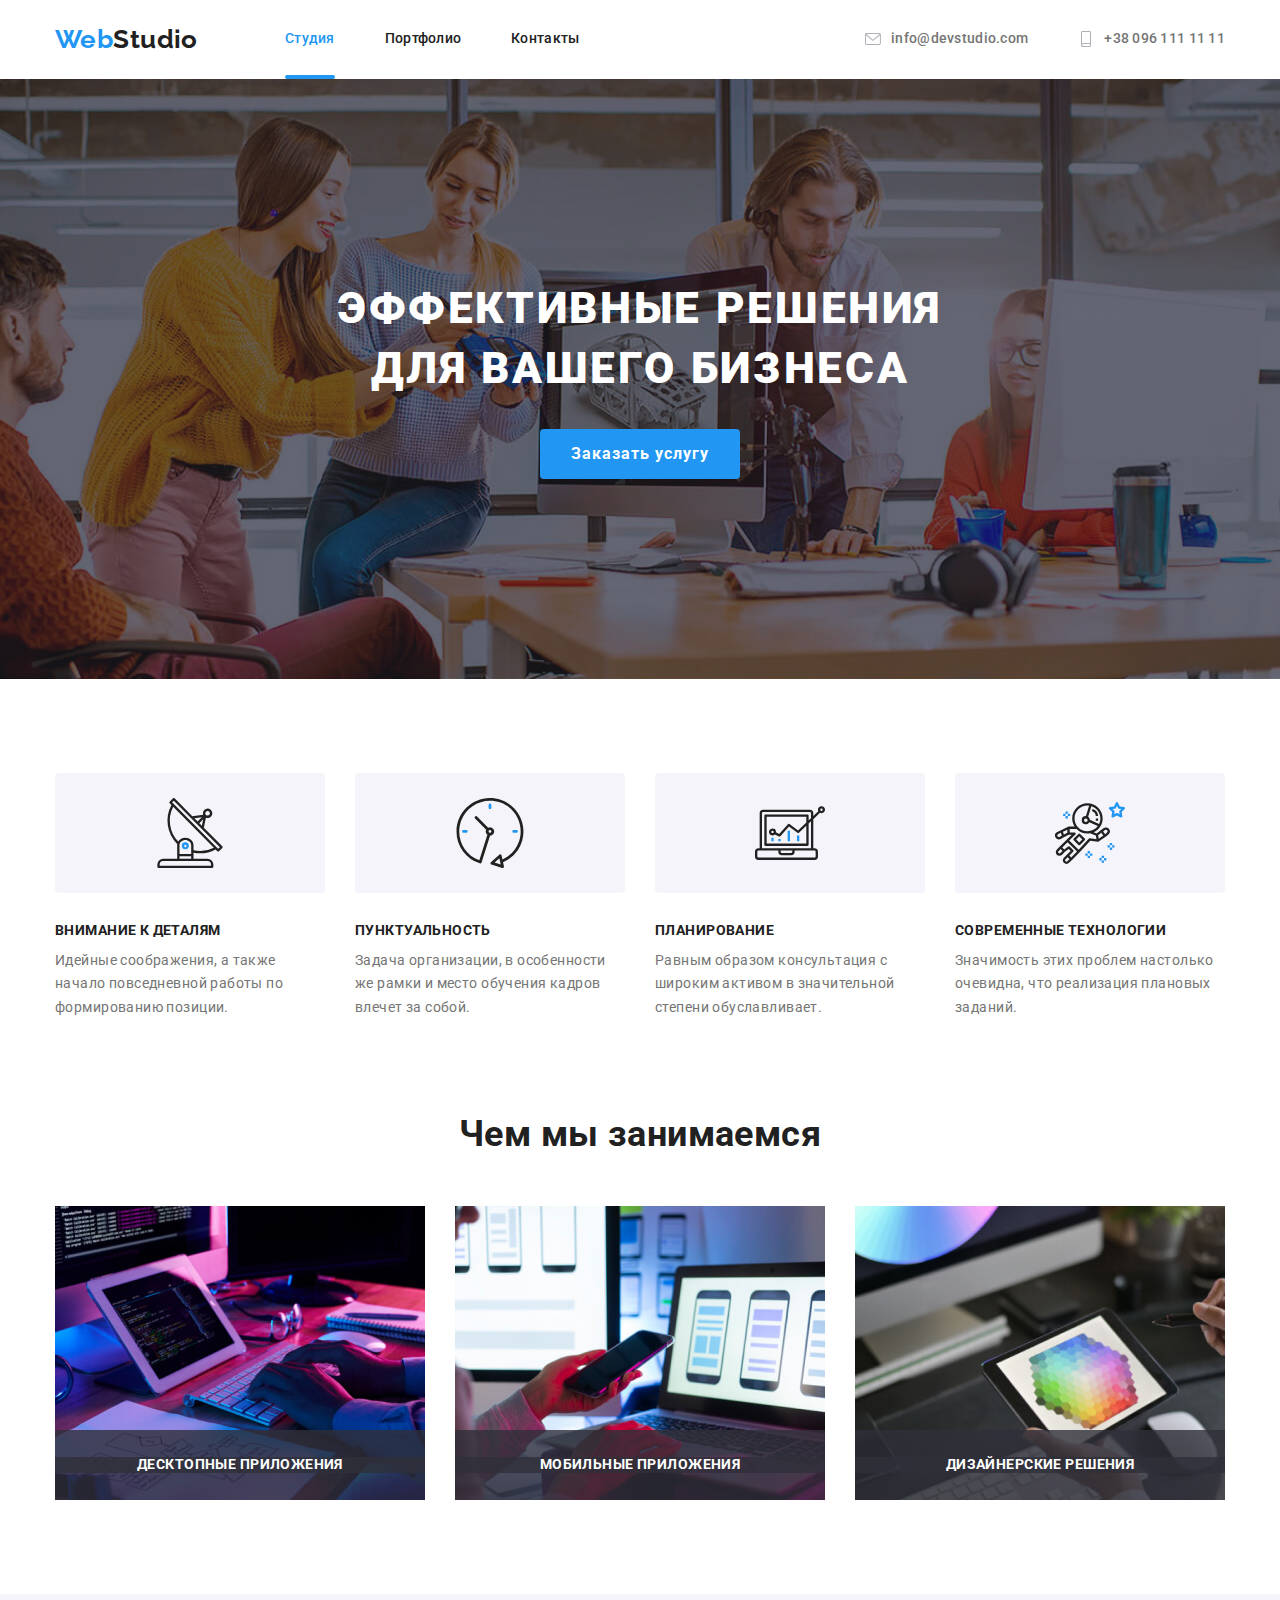
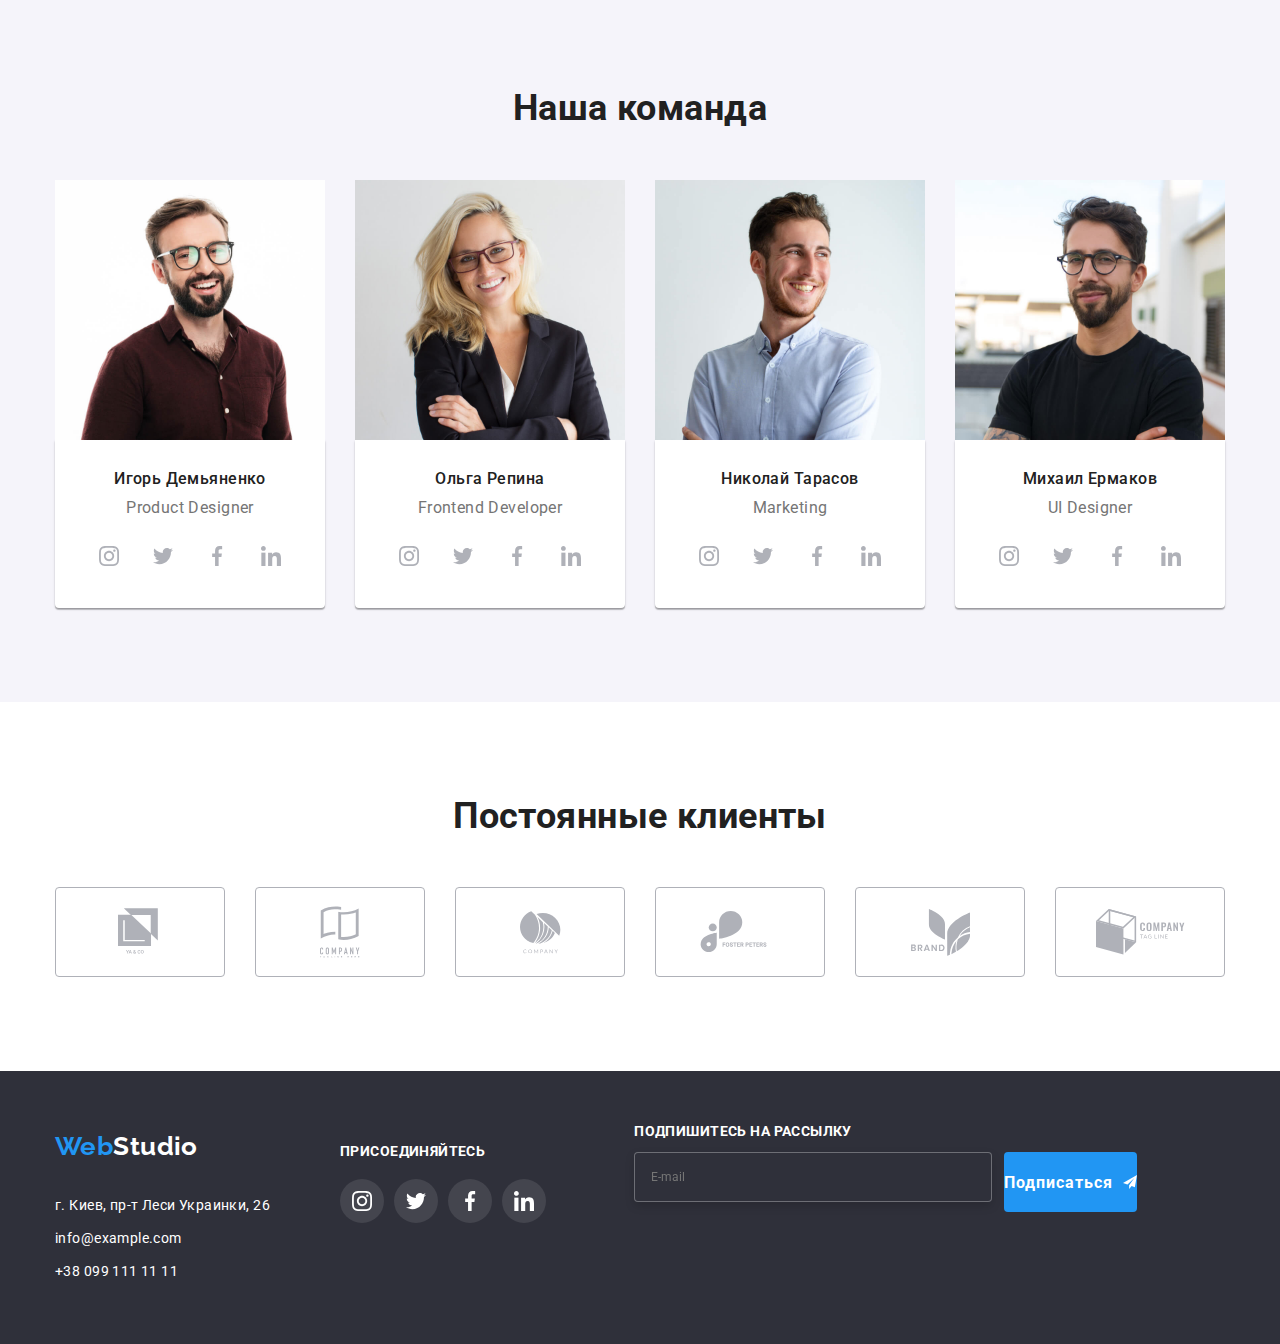
==== index.html @ be0b2496 "перенесення файлів з ДЗ№5 / transfer of files from DZ№5" ====
<!DOCTYPE html>
<html lang="ru">
  <head>
    <meta charset="UTF-8" />
    <meta name="viewport" content="width=device-width, initial-scale=1.0" />
    <title>Студия</title>
    <link link href="https://fonts.googleapis.com/css2?family=Raleway:wght@500&family=Roboto:wght@400;500;700;900&display=swap" rel="stylesheet" />
    <link rel="stylesheet" href="./css/normalize.css"/>
    <link rel="stylesheet" href="./css/styles.css" />
  </head>

  <body class="page">
    <!--Шапка-->
    <header class="page-header">
      <div class="container">
      <nav>
        <a href="./index.html" class="logo link">Web<span class="logo-secondary">Studio</span></a>
      
        <ul class="site-nav list">
          <li class="item"><a href="./index.html" class="link current">Студия</a></li>
          <li class="item"><a href="./portfolio.html" class="link">Портфолио</a></li>
          <li class="item"><a href="" class="link">Контакты</a></li>                                   
        </ul>
      
        <ul class="auth-nav list">
          <li class="item"><a href="" class="link">
            <svg class="header-icon"><use href="./images/sprite.svg#icon-envelope"></use></svg>info@devstudio.com</a></li>
          <li class="item"><a href="" class="link">
            <svg class="header-icon" ><use href="./images/sprite.svg#icon-smartphone"></use></svg>+38 096 111 11 11</a></li>
        </ul>
      </nav>
      </div> 
    </header>

    <main>
      <!--Герой-->
      <section class="hero">
      <div class="container">
        <h1 class="hero-title">Эффективные решения<br> для вашего бизнеса</h1>
        <button class="button link" type="button" data-modal-open>Заказать услугу</button>
        <!-- <a href="" class="button link" data-modal-open>Заказать услугу</a> -->
      </div>
      </section>

      <!--Наши плюсы-->
      <section class="section weprossection">
      <div class="container wepros">
        <h2 hidden class="section-title">преимущества</h2>
        <!--Скрытый заголовок-->
        <ul class="benefits list">
          <li class="benefits-list-item-first marging-list">
            <h3 class="title">Внимание к деталям</h3>
            <p class="text">
              Идейные соображения, а также начало повседневной работы по
              формированию позиции.
            </p>
          </li>
          <li class="benefits-list-item-secondary marging-list">
            <h3 class="title">Пунктуальность</h3>
            <p class="text">
              Задача организации, в особенности же рамки и место обучения кадров
              влечет за собой.
            </p>
          </li>
          <li class="benefits-list-item-third marging-list">
            <h3 class="title">Планирование</h3>
            <p class="text">
              Равным образом консультация с широким активом в значительной
              степени обуславливает.
            </p>
          </li>
          <li class="benefits-list-item-fourth marging-list">
            <h3 class="title">Современные технологии</h3>
            <p class="text">
              Значимость этих проблем настолько очевидна, что реализация
              плановых заданий.
            </p>
          </li>
        </ul>
      </div>
      </section>

      <!--Чем мы занимаемся-->
      <section class="section">
      <div class="container wedo">
        <h2 class="section-title">Чем мы занимаемся</h2>
        <ul class="list wedo-list">
          <li class="item">
            <img src="./images/occupation/img-1.jpg" alt="ноутбук" width="370"
            height="294" />
            <div class="wedo-list-container">
            <h3 class="title-secondary">Десктопные приложения</h3></div>
          </li>
          <li class="item">
            <img src="./images/occupation/img-2.jpg" alt="мобильный телефон"
            width="370" height="294" />
            <div class="wedo-list-container">
            <h3 class="title-secondary">Мобильные приложения</h3></div>
          </li>
          <li class="item">
            <img src="./images/occupation/img-3.jpg" alt="ноутбук" width="370"
            height="294" />
            <div class="wedo-list-container">
            <h3 class="title-secondary">Дизайнерские решения</h3></div>
          </li>
        </ul>
      </div>
      </section>

      <!--Наша команда-->
      <section class="section ourteam">
      <div class="container ourteam-container">
        <h2 class="section-title">Наша команда</h2>
        <ul class="list ourteam-list">
          <li class="item">
            <img src="./images/our-team/photo-1.jpg" alt="фото сотрудника"
            width="270" height="260" />
            <div class="ourteam-content">
            <h3 class="title-primery ourteam-title-padding">Игорь Демьяненко</h3>
            <p class="text">Product Designer</p>
            <ul class="list list-socialnetworks ourteam-socialnetworks">
              <li class="item-socialnetworks "><a href="" aria-label="Ссылка на Instagram">
                <svg class="ourteam-icon"><use href="./images/sprite.svg#icon-instagram"></use></svg>
              </a></li>
              <li class="item-socialnetworks "><a href="" aria-label="Ссылка на Twitter">
                <svg class="ourteam-icon"><use href="./images/sprite.svg#icon-twitter"></use></svg>
              </a></li>
              <li class="item-socialnetworks "><a href="" aria-label="Ссылка на Facebook">
                <svg class="ourteam-icon"><use href="./images/sprite.svg#icon-facebook"></use></svg>
            </a></li>
              <li class="item-socialnetworks "><a href="" aria-label="Ссылка на LinkedIn">
                <svg class="ourteam-icon"><use href="./images/sprite.svg#icon-linkedin"></use></svg>
              </a></li>
            </ul>
            </div>
          </li>
          <li class="item">
            <img src="./images/our-team/photo-2.jpg" alt="фото сотрудника"
            width="270" height="260" />
            <div class="ourteam-content">
            <h3 class="title-primery ourteam-title-padding">Ольга Репина</h3>
            <p class="text">Frontend Developer</p>
            <ul class="list list-socialnetworks ourteam-socialnetworks">
              <li class="item-socialnetworks "><a href="" aria-label="Ссылка на Instagram">
                <svg class="ourteam-icon"><use href="./images/sprite.svg#icon-instagram"></use></svg>
                </a></li>
              <li class="item-socialnetworks "><a href="" aria-label="Ссылка на Twitter">
                <svg class="ourteam-icon"><use href="./images/sprite.svg#icon-twitter"></use></svg>
                </a></li>
              <li class="item-socialnetworks "><a href="" aria-label="Ссылка на Facebook">
                <svg class="ourteam-icon"><use href="./images/sprite.svg#icon-facebook"></use></svg>
                </a></li>
              <li class="item-socialnetworks "><a href="" aria-label="Ссылка на LinkedIn">
                <svg class="ourteam-icon"><use href="./images/sprite.svg#icon-linkedin"></use></svg>
                </a></li>
            </ul> 
            </div>
            </li>
            <li class="item">
            <img src="./images/our-team/photo-3.jpg" alt="фото сотрудника"
            width="270" height="260" />
            <div class="ourteam-content">
            <h3 class="title-primery ourteam-title-padding">Николай Тарасов</h3>
            <p class="text">Marketing</p>
            <ul class="list list-socialnetworks ourteam-socialnetworks">
              <li class="item-socialnetworks "><a href="" aria-label="Ссылка на Instagram">
                  <svg class="ourteam-icon"><use href="./images/sprite.svg#icon-instagram"></use></svg>
                </a></li>
              <li class="item-socialnetworks "><a href="" aria-label="Ссылка на Twitter">
                  <svg class="ourteam-icon"><use href="./images/sprite.svg#icon-twitter"></use></svg>
                </a></li>
              <li class="item-socialnetworks "><a href="" aria-label="Ссылка на Facebook">
                  <svg class="ourteam-icon"><use href="./images/sprite.svg#icon-facebook"></use></svg>
                </a></li>
              <li class="item-socialnetworks"><a href="" aria-label="Ссылка на LinkedIn">
                  <svg class="ourteam-icon"><use href="./images/sprite.svg#icon-linkedin"></use></svg>
                </a></li>
            </ul>
          </div>
          </li>
          <li class="item">
            <img src="./images/our-team/photo-4.jpg" alt="фото сотрудника"
            width="270" height="260" />
            <div class="ourteam-content">
              <h3 class="title-primery ourteam-title-padding">Михаил Ермаков</h3>
              <p class="text">UI Designer</p>
              <ul class="list list-socialnetworks ourteam-socialnetworks">
                <li class="item-socialnetworks "><a  href="" aria-label="Ссылка на Instagram">
                    <svg class="ourteam-icon">
                      <use href="./images/sprite.svg#icon-instagram"></use>
                    </svg>
                  </a></li>
                <li class="item-socialnetworks"><a  href="" aria-label="Ссылка на Twitter">
                    <svg class="ourteam-icon">
                      <use href="./images/sprite.svg#icon-twitter"></use>
                    </svg>
                  </a></li>
                <li class="item-socialnetworks"><a  href="" aria-label="Ссылка на Facebook">
                    <svg class="ourteam-icon">
                      <use href="./images/sprite.svg#icon-facebook"></use>
                    </svg>
                  </a></li>
                <li class="item-socialnetworks"><a  href="" aria-label="Ссылка на LinkedIn">
                    <svg class="ourteam-icon">
                      <use href="./images/sprite.svg#icon-linkedin"></use>
                    </svg>
                  </a></li>
              </ul>
            </div>
      </div>
      </section>

      <!-- Постоянные клиенты--> 
       <section class="section clients">
      <div class="container">
        <h2 class="section-title">Постоянные клиенты</h2>
        <ul class="list clients-list">
          <li class="item"><a href="">
            <svg class="clients-icon" width="44px" height="49px">
              <use href="./images/sprite.svg#icon-logo-1" ></use>
            </svg>
          </a></li> 
          <li class="item"><a href="">
            <svg class="clients-icon" width="40" height="52">
              <use href="./images/sprite.svg#icon-logo-2" ></use>
            </svg></a></li>
          <li class="item"><a href="">
            <svg class="clients-icon" width="41" height="43">
              <use href="./images/sprite.svg#icon-logo-3"></use>
            </svg></a></li>
          <li class="item"><a href="">
            <svg class="clients-icon"  width="80" height="42">
              <use href="./images/sprite.svg#icon-logo-4"></use>
            </svg></a></li>
          <li class="item"><a href="">
            <svg class="clients-icon" width="59" height="47">
              <use href="./images/sprite.svg#icon-logo-5" ></use>
            </svg></a></li>
          <li class="item"><a href="">
            <svg class="clients-icon" width="89" height="46">
              <use href="./images/sprite.svg#icon-logo-6"></use>
            </svg></a></li> 
        </ul>
      </section>
      </div>
    </main>

    <!--Футер-->
    <footer class="footer">
      <div class="container">
        <div class="first-container-footer">
          <a href="" class="logo link">
            <p>Web<span class="alternative">Studio</span></p>
          </a>
          <address class="footer-address">
            <ul class="list">
              <li class="item"><a>г. Киев, пр-т Леси Украинки, 26</a></li> <!--ссылка на геолокацию?-->
              <li class="item"><a href="" class="address-link link">info@example.com</a></li>
              <li class="item"><a href="" class="address-link link">+38 099 111 11 11</a></li>
            </ul>
          </address>
        </div>
    
        <div class="secondary-container-footer">
            <p class="text">присоединяйтесь</p>
            <ul class="list list-secondary-container-footer list-socialnetworks">
              <li class="item socialnetworks-item"><a href="" aria-label="Ссылка на Instagram">
                <svg class="footer-icon">
                  <use href="./images/sprite.svg#icon-instagram"></use>
                </svg>
              </a></li>
              <li class="item socialnetworks-item"><a href="" aria-label="Ссылка на Twitter">
                <svg class="footer-icon">
                  <use href="./images/sprite.svg#icon-twitter"></use>
                </svg>
              </a></li>
              <li class="item socialnetworks-item"><a  href="" aria-label="Ссылка на Facebook">
                <svg class="footer-icon">
                  <use href="./images/sprite.svg#icon-facebook"></use>
                </svg>
              </a></li>
              <li class="item socialnetworks-item"><a href="" aria-label="Ссылка на Facebook">
                  <svg class="footer-icon">
                    <use href="./images/sprite.svg#icon-linkedin"></use>
                  </svg>
                </a></li>
            </ul>
          </div>
    
          <div class="third-container-footer">
            <p>Подпишитесь на рассылку</p>
            <form class="footer-contact-form" method="post">
              <label class="footer-contact-form-label">
                <input class="contact-form-input" type="email" name="use-email" placeholder="E-mail" /></label>
              <button class="button tooter-contact-form-bt" type="submit">Подписаться<svg class="footer-icon-bt"><use href="./images/sprite.svg#icon-icon-send"></use></svg></button>
            </form>
          </div>

      </div>
    </footer>

    <div class="backdrop is-hidden " data-modal>
      <div class="form-wrapper">
        <button class="form-wrapper-close-btn" type=batton data-modal-close>
          <svg class="form-wrapper-btn-icon" width="11" height="11">
            <use href="./images/sprite.svg#" ></use>
          </svg>
        </button>
        <h2 class="title">Оставьте свои данные, мы вам перезвоним</h2>

        <form class="contact-form">
          <div>
            <label class="form-label label">Имя<span class="input-box"></span>
              <input class="contact-form-input" type="text"name="use-name"></label></div>

          <div>
            <Label class="form-label label">Телефон<span class="input-box"></span>
            <input class="contact-form-input" type="tel" name="use-phone"></Label></div>

          <div>
            <label class="form-label label">Почта<span class="input-box"></span>
              <input class="contact-form-input" type="email" name="use-message"></label></div>
          <div>
          <label class="form-label">Комментарий
          <textarea class="contact-form-textarea" placeholder="Введите текст"></textarea></label></div>

          <div>
            <input class="contact-form-check-policy" type="checkbox" name="policy" id="policy" value="accept-policy">

          <label class="modal-form-check-label label" for="policy">
           <input class="contact-form-check-policy check-box" type="checkbox" name="policy" id="policy" value="accept-policy"><span class="check-box"></span>Соглашаюсь с рассылкой и принимаю <a href="" target="_blank">Условия договора</a></label></div>
          
          <button class="button" type="submit" class="contact-forn-btn">Отправить</button>
        </form>
      </div>
    </div>

    <script src="./jc/modai.jc"></script>
  </body>
</html>



<!-- <ul class="list menu">
    <li class="item scooter"></li>
    <li class="item skate"></li>
    <li class="item rollers"></li>
    <li class="item velo"><ul>
      <li class="item road-bike"></li>
      <li class="item mountain-bike"></li>
      <li class="item track-bike"></li>
    </ul></li>
</ul> -->
---- css/styles.css ----
/* цвет заголовков #212121 */
/* альтернативный цвет заголовков #FFFFFF */
/* цвет текста  #757575*/
/* белый #FFFFFF*/
/* акцент  #2196F3*/
/* основной цвет фона  #FFFFFF */
/* вторичный цвет фона #F5F4FA */
/* цвет фона подвала #2F303A */
/* цвет ссылок соцсетей #AFB1B8 */
/* цвет кнопки #2196F3 */

:root {
  --title-color: #212121;
  --title-text-color: #212121;
  --primaty-text-color: #757575;
  --primaty-link-color: #212121;
  --secondary-link-color: #2196f3;
  --secondary-title-color: #ffffff;
  --primary-background-color: #ffffff;
  --secondary-background-color: #f5f4fa;
  --bg-secondary-title: rgba(47, 48, 58, 0.8);
  --bg-button-color: #2196f3;
  --hero-bgc: #c4c4c4;
  --hero-bg-gradient: rgba(47, 48, 58, 0.4);
  --prime-button-title: #ffffff;
  --footer-bg-color: #2f303a;
  --footer-text-color: #ffffff;
  --footer-secondary-text-color: rgba(255, 255, 255, 0.6);
  --prime-border-color: #afb1b8;
  --prime-icon-bgc: #ffffff;
  --backdrop-icon-color: #000000;
  --secondary-icon-bgc: rgba(255, 255, 255, 0.1);
  --box-shadow-first: rgba(0, 0, 0, 0.12);
  --box-shadow-secondary: rgba(0, 0, 0, 0.14);
  --box-shadow-third: rgba(0, 0, 0, 0.2);
  --batton-shadow-first: rgba(0, 0, 0, 0.1);
  --batton-shadow-secondary: rgba(0, 0, 0, 0.08);
  --batton-shadow-third: rgba(0, 0, 0, 0.12);
  --batton-shadow-fourth: rgba(0, 0, 0, 0.06);
  --batton-shadow-fifth: rgba(0, 0, 0, 0.16);
  --border-item-gallery-work: #eeeeee;
  --icon-color: #afb1b8;
  --bg-gallary-work-t-c: rgba(33, 150, 243, 0.9);
  --border-contact-form-input: rgba(33, 33, 33, 0.2);
  --footer-contact-form-shadow:  rgba(0, 0, 0, 0.15);
  --tooter-contact-form-input-border: rgba(255, 255, 255, 0.3);
}

html {
  box-sizing: border-box;
}

*,
*::before,
*::after {
  box-sizing: inherit;
  margin: 0;
  padding: 0;
}

.page {
  background-color: var(--primary-beckgound-color);
  color: var(--primaty-text-color);

  font-family: Roboto, sans-serif;
  letter-spacing: 0.03em;

  font-size: 14px;
  line-height: 1.71;
}

.button {
  text-decoration: none;
  border: none;
}

.list {
  list-style: none;
}

.link {
  text-decoration: none;
}

.container {
  margin: 0 auto;
  padding-left: 15px;
  padding-right: 15px;
  width: 1200px;
}

.section {
  padding: 94px 0;
}

img {
  display: block;
  max-width: 100%;
  height: auto;
}

svg {
  fill: var(--prime-border-color);
}

.backdrop {
  position: fixed;
  width: 100%;
  height: 100%;
  top: 0;
  left: 0;

  background-color: var(--box-shadow-third);
}

.backdrop svg {
  fill: var(--backdrop-icon-color);
}

.is-hidden {
  opacity: 0;
  visibility: hidden;
}

.form-wrapper {
  position: absolute;
  top: 221px;
  left: 50%;
  transform: translateX(-50%);
  width: 528px;
  height: 581px;

  background: var(--primary-background-color);
  box-shadow: 0px 1px 3px var(--batton-shadow-third), 0px 1px 1px var(--box-shadow-secondary),
    0px 2px 1px var(--box-shadow-third);
  border-radius: 4px;

  padding: 40px;
  margin-left: auto;
  margin-right: auto;
}

.form-wrapper-close-btn {
  position: absolute;
  right: 8px;
  top: 8px;
  width: 30px;
  height: 30px;
  cursor: pointer;

  background: var(--primary-background-color);
  border: 1px solid var(--batton-shadow-first);
  border-radius: 50%;
  box-sizing: border-box;
  transition: all 250ms cubic-bezier(0.4, 0, 0.2, 1);
}

.form-wrapper-close-btn:hover svg,
.form-wrapper-close-btn:focus svg {
  fill: var(--secondary-link-color);
}

.form-wrapper .title {
  font-family: Roboto;
  font-style: normal;
  font-weight: bold;
  font-size: 20px;
  line-height: 1.15;
  text-align: center;
  letter-spacing: 0.03em;
  color: var(--title-color);
}

label {
font-family: Roboto;
font-style: normal;
font-weight: normal;
font-size: 12px;
line-height: 1.667;
letter-spacing: 0.01em;

color: var(--primaty-text-color);
}

.contact-form-check-policy {
  /* position: absolute;
  width: 1;
  height: 1;
  margin: -1;
  border: 0;
  padding: 0;
  clip: rect(0 0 0 0);
  overflow: hidden;  */

  appearance: none;
  }

/* .input-box {
  position: absolute;
  width: 1em;
  height: 1em;
  background-color: tomato;
} */

/* .label::before {
  display: block;
  contain: "";
  width: 15px;
  height: 15px;
  outline: 1px solid var(--bg-button-color);
  background-color: var(--primaty-text-color);
} */

.modal-form-check-label {
  display: flex;
  margin-left: 41px;

  font-family: Roboto;
  font-style: normal;
  font-weight: normal;
  font-size: 14px;
  line-height: 1.71px;
  letter-spacing: 0.03em;
  color: var(--primaty-text-color);
}

.modal-form-check-label a {
  text-decoration: none;
  color: var(--secondary-link-color);
}

.contact-form {
  flex-direction: column;
}

.contact-form-input {
  width: 448px;
  height: 40px;

  border: 1px solid var(--border-contact-form-input);
  box-sizing: border-box;
  border-radius: 4px;
  background-color: transparent;
  color: var(--primaty-text-color);

  padding-top: 12px;
  padding-right: 16px;
  padding-bottom: 12px;
  padding-left: 42px;
  margin-bottom: 10px;
  transition: all 250ms cubic-bezier(0.4, 0, 0.2, 1);
}

  .contact-form-textarea {
  width: 448px;
  height: 120px;

  border: 1px solid var(--border-contact-form-input);
  box-sizing: border-box;
  border-radius: 4px;
  background-color: transparent;
  color: var(--primaty-text-color);

  padding-top: 12px;
  padding-right: 16px;
  padding-bottom: 12px;
  padding-left: 16px;
  margin-bottom: 10px;
  resize: none;
  transition: all 250ms cubic-bezier(0.4, 0, 0.2, 1);
}

.contact-form-input:hover,
.contact-form-input:focus,
.contact-form-textarea:hover,
.contact-form-textarea:focus {
  border: 1px solid var(--secondary-link-color);
}

.contact-form .button {
  display: block;
  min-width: 200px;
  padding-top: 10px;
  padding-right: 22px;
  padding-bottom: 10px;
  padding-left: 22px;
  margin-top: 30px;
  margin-bottom: 40px;

  text-align: center;
  letter-spacing: 0.06em;
  margin-left: auto;
  margin-right: auto;
  border: none;
}

/* Шапка */
.page-header {
  padding-top: 24px;
  padding-bottom: 25px;
}

nav {
  display: flex;
  align-items: center;
}

nav .list {
  display: flex;
}

.nomarging-bottom {
  padding: 0;
}

.list-socialnetworks {
  display: flex;
  justify-content: space-between;

  align-items: center;
}

.auth-nav .item svg:first-child {
  width: 16px;
  height: 16px;
  margin-right: 10px;
}
/*?*/
.auth-nav .item svg:last-child {
  width: 16px;
  height: 16px;
  margin-right: 10px;
}

.header-icon:hover,
.header-icon:focus {
  fill: var(--secondary-link-color);
} 

.item-socialnetworks {
  transition: all 250ms cubic-bezier(0.4, 0, 0.2, 1);
}

.list-socialnetworks .item:not(:last-child) {
  margin-right: 10px;
}

/* sait-nav */
.logo {
  width: 145px;
  height: 30px;
  margin-right: 85px;

  color: var(--secondary-link-color);

  font-family: Raleway, sans-serif;

  font-weight: 700;
  font-size: 26px;
  line-height: 1.19;
}

.logo-secondary {
  color: var(--title-text-color);
}

.alternative {
  color: var(--secondary-title-color);
}

.site-nav .link {
  color: var(--primaty-link-color);

  font-weight: 500;
  font-size: 14px;
  line-height: 1.14;
  letter-spacing: 0.02em;
  transition: all 250ms cubic-bezier(0.4, 0, 0.2, 1);
}
.site-nav .item .link {
  position: relative;
}
.site-nav .link:hover::after,
.site-nav .link:focus::after,
.site-nav .link.current::after {
  display: block;
  content: "";
  width: 100%;
  position: absolute;
  top: 45px;
  border-radius: 2px;
  height: 4px;
  background-color: var(--secondary-link-color);
}

.site-nav .item:not(:last-child) {
  margin-right: 50px;
}

.site-nav .link:hover,
.site-nav .link:focus,
.site-nav .link.current {
  color: var(--secondary-link-color);
}

.auth-nav .item:not(:last-child) {
  margin-right: 50px;
}

.container .auth-nav {
  margin-left: auto;
}
.auth-nav .link {
  color: var(--primaty-text-color);

  font-weight: 500;
  font-size: 14px;
  line-height: 1.14;
  letter-spacing: 0.02em;

  display: flex;
  align-items: center;
  transition: all 250ms cubic-bezier(0.4, 0, 0.2, 1);
}

.auth-nav .link:hover,
.auth-nav .link:focus,
.auth-nav .link.current {
  color: var(--secondary-link-color);
}

.auth-nav .link:hover svg,
.auth-nav .link:focus svg,
.auth-nav .link.current {
  fill: var(--secondary-link-color);
}

/* Герой */
.hero {
  /* max-width: 1600px; */
  /* height: 600px; */
  /* margin-left: auto; */
  /* margin-right: auto; */
  /* outline: 1px solid var(--hero-bgc); */
  background-image: linear-gradient(var(--hero-bg-gradient), var(--hero-bg-gradient)), /* ??? */ url(../images/Hero.jpg);
  background-repeat: no-repeat;
  background-position: center;
  background-size: cover;

  padding: 200px 0;

  text-align: center;
}

.hero-title {
  margin-top: 0;
  margin-bottom: 30px;
  color: var(--secondary-title-color);

  font-weight: 900;
  font-size: 44px;
  line-height: 1.36;
  text-align: center;
  letter-spacing: 0.06em;
  text-transform: uppercase;
}

.hero .button {
  display: inline-block;
  min-width: 200px;
  padding-top: 10px;
  padding-right: 22px;
  padding-bottom: 10px;
  padding-left: 22px;

  border-radius: 4px;
}

.button {
  background: var(--bg-button-color);
  color: var(--prime-button-title);

  font-weight: 700;
  font-size: 16px;
  line-height: 1.87;
  display: flex;
  align-items: center;
  text-align: center;
  letter-spacing: 0.06em;

  border-radius: 4px;

}

/* Наши плюсы */
.weprossection {
  padding-bottom: 0;
}

.container .benefits {
  display: flex;
  flex-wrap: wrap;
}

.benefits-list-item-first,
.benefits-list-item-secondary,
.benefits-list-item-third,
.benefits-list-item-fourth {
  width: 270px;
  fill: var(--secondary-link-color);
}

.benefits-list-item-first::before {
  display: block;
  content: "";
  margin-bottom: 30px;
  height: 120px;
  background-color: var(--secondary-background-color);
  border-radius: 4px;
  background-image: url(../images/antenna1.svg);
  background-position: center;
  background-repeat: no-repeat;
  fill: var(--primaty-link-color);
}

.benefits-list-item-secondary::before {
  display: block;
  content: "";
  margin-bottom: 30px;
  height: 120px;
  background-color: var(--secondary-background-color);
  border-radius: 4px;
  background-image: url(../images/clock1.svg);
  background-position: center;
  background-repeat: no-repeat;
}

.benefits-list-item-third::before {
  display: block;
  content: "";
  margin-bottom: 30px;
  height: 120px;
  background-color: var(--secondary-background-color);
  border-radius: 4px;
  background-image: url(../images/diagram1.svg);
  background-position: center;
  background-repeat: no-repeat;
}

.benefits-list-item-fourth::before {
  display: block;
  content: "";
  margin-bottom: 30px;
  height: 120px;
  background-color: var(--secondary-background-color);
  border-radius: 4px;
  background-image: url(../images/astronaut1.svg);
  background-position: center;
  background-repeat: no-repeat;
}

.benefits .marging-list:not(:last-child) {
  margin-right: 30px;
}

.benefits .title {
  margin-bottom: 10px;

  color: var(--title-color);
  font-weight: 700;
  font-size: 14px;
  line-height: 1.14;
  text-transform: uppercase;
}

/* H2 */
.section-title {
  margin-bottom: 50px;

  color: var(--title-color);
  font-weight: 700;
  font-size: 36px;
  line-height: 1.16;
  text-align: center;
}

/* Чем мы занимаемся */
.wedo .list {
  display: flex;
  flex-wrap: wrap;
}

.wedo-list .item:not(:last-child) {
  margin-right: 30px;
}

.wedo-list .item {
  position: relative;
}

.wedo-list-container {
  position: absolute;

  width: 100%;
  left: 0;
  bottom: 0;
  background: var(--bg-secondary-title);
  padding-top: 27px;
  padding-bottom: 27px;
}

.wedo-list-container h3 {
  color: var(--secondary-title-color);
  margin: 0;
}

.title-secondary {
  margin-bottom: 10px;

  color: var(--title-color);
  background: var(--bg-secondary-title);

  font-weight: 700;
  font-size: 14px;
  line-height: 1.14;
  text-align: center;
  text-transform: uppercase;
}

/* Наша команда */
.ourteam {
  background: var(--secondary-background-color);
}

.ourteam .list {
  display: flex;
}

.ourteam-content {
  background-color: var(--primary-background-color);

  box-shadow: 0px 1px 3px var(--box-shadow-first), 0px 1px 1px var(--box-shadow-secondary),
    0px 2px 1px var(--box-shadow-third);
  border-radius: 0px 0px 4px 4px;
}

.ourteam-container .item:not(:last-child) {
  margin-right: 30px;
}

.ourteam-content {
  padding-top: 30px;
  padding-bottom: 30px;
  padding-right: 32px;
  padding-left: 32px;
}

.ourteam-title-padding {
  margin-bottom: 10px;
}

.title-primery {
  color: var(--title-text-color);

  font-weight: 500;
  font-size: 16px;
  line-height: 1.18;
  text-align: center;
}

.ourteam .text {
  margin-bottom: 16px;

  font-size: 16px;
  line-height: 1.18;
  text-align: center;
}

.ourteam-socialnetworks .ourteam-icon {
  justify-content: space-between;
  width: 20px;
  height: 20px;
}

.ourteam-container a {
  display: flex;
  align-items: center;
  justify-content: center;
  width: 44px;
  height: 44px;
  background-color: var(--primary-background-color);
  box-sizing: border-box;
  border-radius: 50%;
}

.ourteam-container a:hover,
.ourteam-container a:focus {
  background-color: var(--bg-button-color);
}

.ourteam-container a:hover svg,
.ourteam-container a:focus svg {
  fill: var(--prime-icon-bgc);
}

/* Постоянные клиенты */
.clients-list {
  display: flex;
  transition: all 250ms cubic-bezier(0.4, 0, 0.2, 1);
}

.clients a {
  display: flex;
  align-items: center;
  justify-content: center;
  width: 170px;
  height: 90px;
  border-width: 1px;
  border-style: solid;
  border-color: var(--icon-color);
  box-sizing: border-box;
  border-radius: 4px;
}

.clients a:hover,
.clients a:focus {
  border: 1px solid var(--secondary-link-color);
}

.clients a:hover svg,
.clients a:focus svg {
  fill: var(--secondary-link-color);
}

.clients-list .item:not(:last-child) {
  margin-right: 30px;
}

/* Галерея Портфолио */
.gallery .list {
  display: flex;
  flex-wrap: wrap;
}

.gallery-button {
  margin-bottom: 50px;
  align-self: center;
}

.gallery-work {
  display: flex;
  flex-wrap: wrap;
}

.gallery-work .item {
  transition: all 250ms cubic-bezier(0.4, 0, 0.2, 1);
}

.gallery-work .item:hover {
  box-sizing: border-box;
  background-color: var(--primary-background-color);

  box-shadow: 0px 1px 1px var(--batton-shadow-third), 0px 4px 4px var(--batton-shadow-fourth),
    1px 4px 6px var(--batton-shadow-fifth);
}

.gallery-button .item:not(:last-child) {
  margin-right: 8px;
}
.gallery-work .item:not(:nth-child(3n)) {
  margin-right: 30px;
}
.gallery-work .item:not(:nth-last-child(-n + 3)) {
  margin-bottom: 30px;
}
.container .gallery-button {
  justify-content: center;
}

.gallery .button {
  border-radius: 4px;

  padding-top: 6px;
  padding-right: 22px;
  padding-bottom: 6px;
  padding-left: 22px;

  color: var(--title-text-color);
  background: var(--secondary-background-color);

  font-weight: 500;
  font-size: 16px;
  line-height: 1.62;
  text-align: center;
  letter-spacing: 0.03em;
  border: none;
}

.gallery .button:hover:hover,
.gallery .button:focus:focus {
  color: var(--prime-button-title);
  background-color: var(--bg-button-color);

  box-shadow: 0px 3px 1px var(--batton-shadow-first), 0px 1px 2px var(--batton-shadow-secondary),
    0px 2px 2px var(--batton-shadow-third);
  border: none;
}

.gallery-card-content {
  box-sizing: border-box;
  padding-top: 20px;
  padding-left: 24px;
  padding-right: 24px;
  padding-bottom: 20px;

  border: 1px solid var(--border-item-gallery-work);
  background: var(--primary-background-color);
}

.gallery-title-padding {
  padding-bottom: 10px;
}

.gallery .title-primery {
  font-weight: 700;
  font-size: 18px;
  line-height: 2;
  letter-spacing: 0.06em;
  text-align: left;
}

.gallery .text {
  font-size: 16px;
  line-height: 1.87;
  color: var(--primaty-text-color);
}

.gallery-work-text-container {
  position: absolute;
  top: 0;
  left: 0;
  padding-top: 63px;
  padding-right: 24px;
  padding-bottom: 63px;
  padding-left: 24px;
  width: 100%;
  height: 100%;
  transform: translateY(100%);
  transition: all 250ms linear;
  background: var(--bg-gallary-work-t-c);
}

.gallery a:hover .gallery-work-text-container {
  transform: translateY(0%);
}

.gallery-work-text-container p {
  font-family: Roboto;
  font-style: normal;
  font-weight: normal;
  font-size: 18px;
  line-height: 1.56;
  letter-spacing: 0.03em;
  color: var(--secondary-title-color);
}

.gallery-work-photo-container {
  position: relative;
  overflow: hidden;
  width: auto;
}

/*Футер*/
.footer {
  padding-top: 60px;
  padding-bottom: 60px;

  color: var(--footer-text-color);
  background: var(--footer-bg-color);

  font-weight: 700;
}

.footer .container {
  display: flex;
  flex-wrap: wrap;
}

.footer-address {
  font-style: normal;
  font-weight: normal;
}

.footer .logo {
  margin-bottom: 20px;
}

.first-container-footer .item:not(:last-child) {
  margin-bottom: 9px;
}

.address-link {
  color: var(--footer-secondary-text-colo);

  font-weight: normal;
  font-size: 14px;
  line-height: 1.71;
}

.first-container-footer {
  margin-right: 70px;
}

.secondary-container-footer {
  margin-right: auto;
}

.secondary-container-footer .text {
  margin-top: 12px;
  margin-bottom: 20px;

  font-weight: bold;
  font-size: 14px;
  line-height: 1.142;
  letter-spacing: 0.03em;
  text-transform: uppercase;
}

.footer-icon {
  width: 20px;
  height: 20px;
  fill: var(--prime-icon-bgc);
}

.secondary-container-footer a {
  display: flex;
  align-items: center;
  justify-content: center;
  width: 44px;
  height: 44px;
  background-color: var(--secondary-icon-bgc);
  box-sizing: border-box;
  border-radius: 50%;
}

.secondary-container-footer a:hover,
.secondary-container-footer a:focus {
  background-color: var(---secondary-link-color);
}

.third-container-footer {
  margin-right: auto;
}

.third-container-footer p { 
  font-size: 14px;
  line-height: 1.143px;
  letter-spacing: 0.03em;
  text-transform: uppercase;

  padding-bottom: 20px;
}

.footer-contact-form {
  display: flex;
  flex-wrap: wrap;
}

/* .contact-form-input::placeholder {
  font-family: Roboto;
  font-style: normal;
  font-weight: normal;
  font-size: 16px;
  line-height: 1.25;
  letter-spacing: 0.03em;

  color: var(--footer-secondary-text-color);
} */

.footer-contact-form input {
  width: 358px;
  height: 50px;
  padding-top: 15px;
  padding-left: 16px;
  padding-bottom: 15px;
  padding-right: 16px;
  margin-right: 12px;

  border: 1px solid var(--tooter-contact-form-input-border);
  box-sizing: border-box;
  filter: drop-shadow(0px 4px 4px var(--footer-contact-form-shadow));
  border-radius: 4px;

  background-color: var(--footer-bg-color);
}

.contact-form-input:hover,
.contact-form-input:focus {
  border: 1px solid var(--secondary-link-color);
}

.footer-contact-form-bt {
  display: flex;
  align-items: center;
  text-align: center;
  width: 200px;
  height: 50px;
  padding-top: 10px;
  padding-right: 29px;
  padding-bottom: 10px;
  padding-left: 29px;
  border-radius: 4px;

  font-family: Roboto;
  font-style: normal;
  font-weight: bold;
  font-size: 16px;
  line-height: 1.87px;
  letter-spacing: 0.06em;
}

.footer-icon-bt {
  width: 24px;
  height: 24px;
  fill: var(--primary-background-color);
  padding-left: 10px;
}
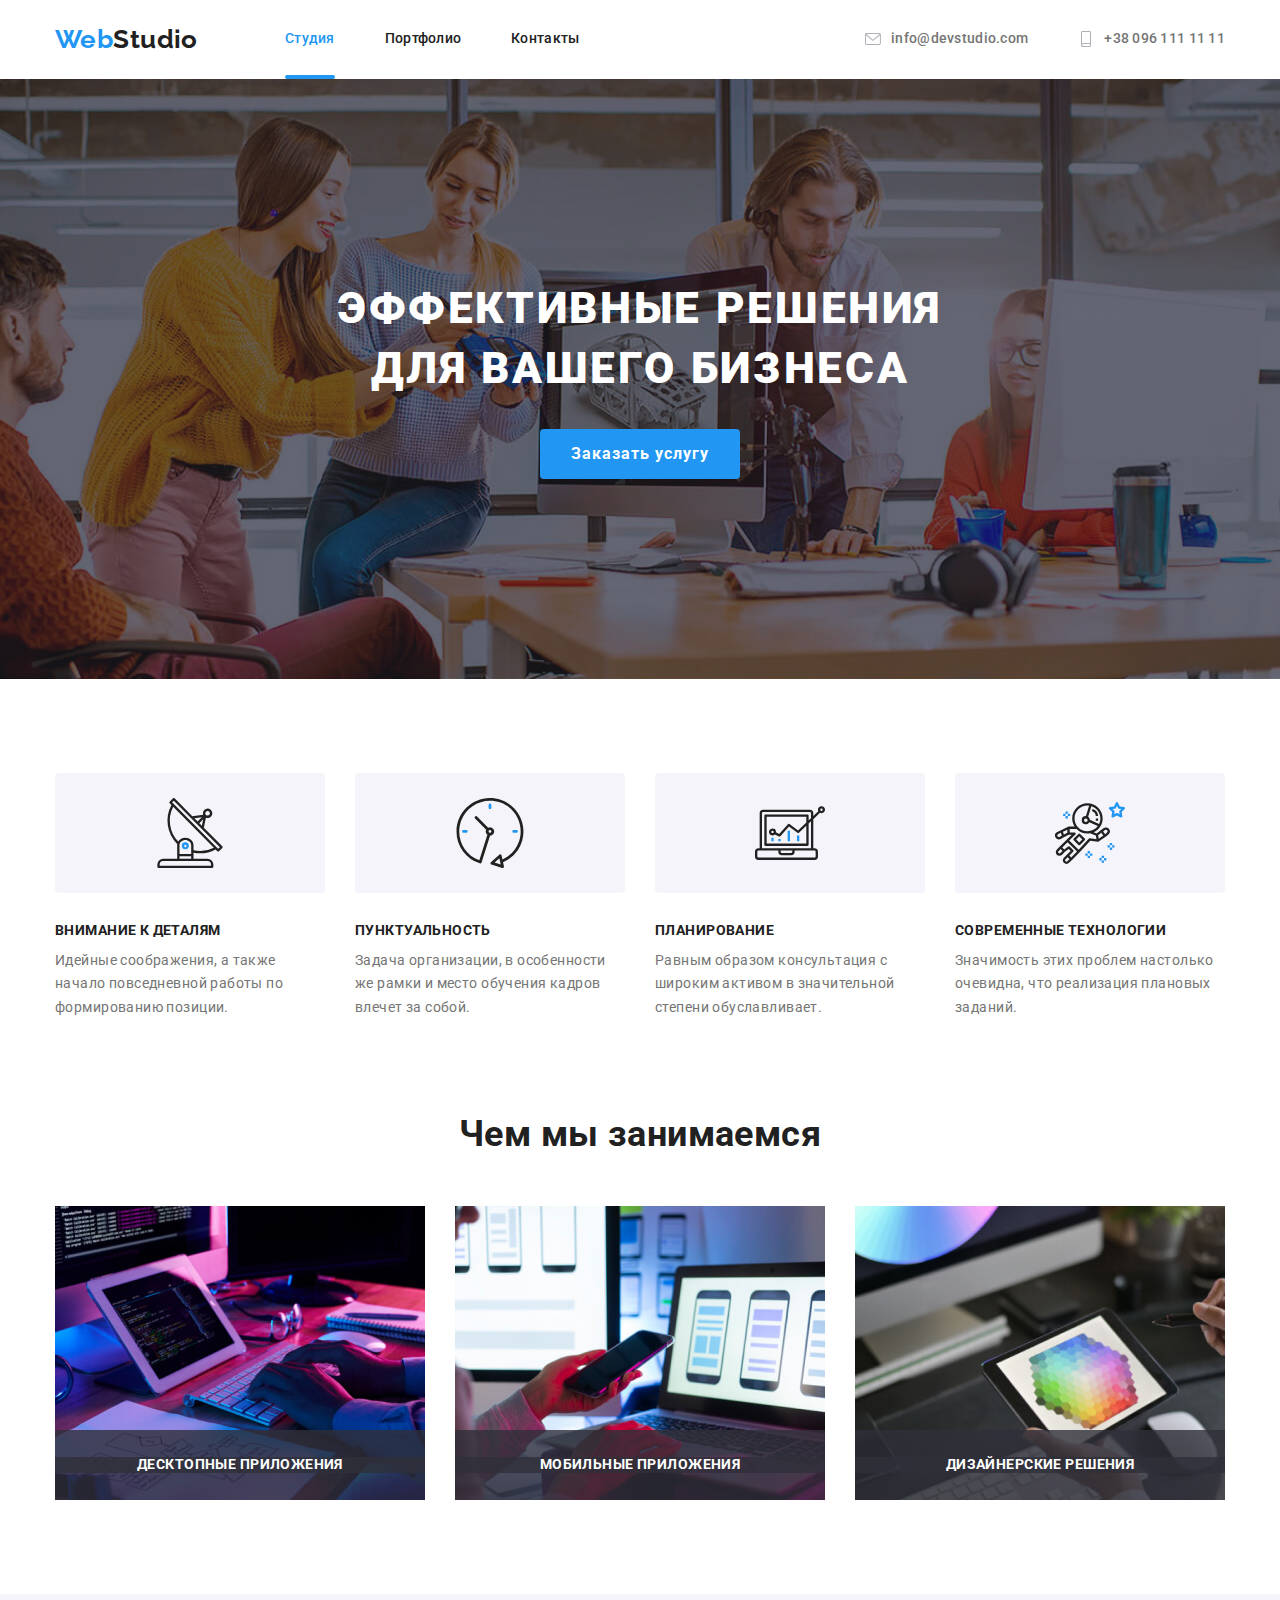
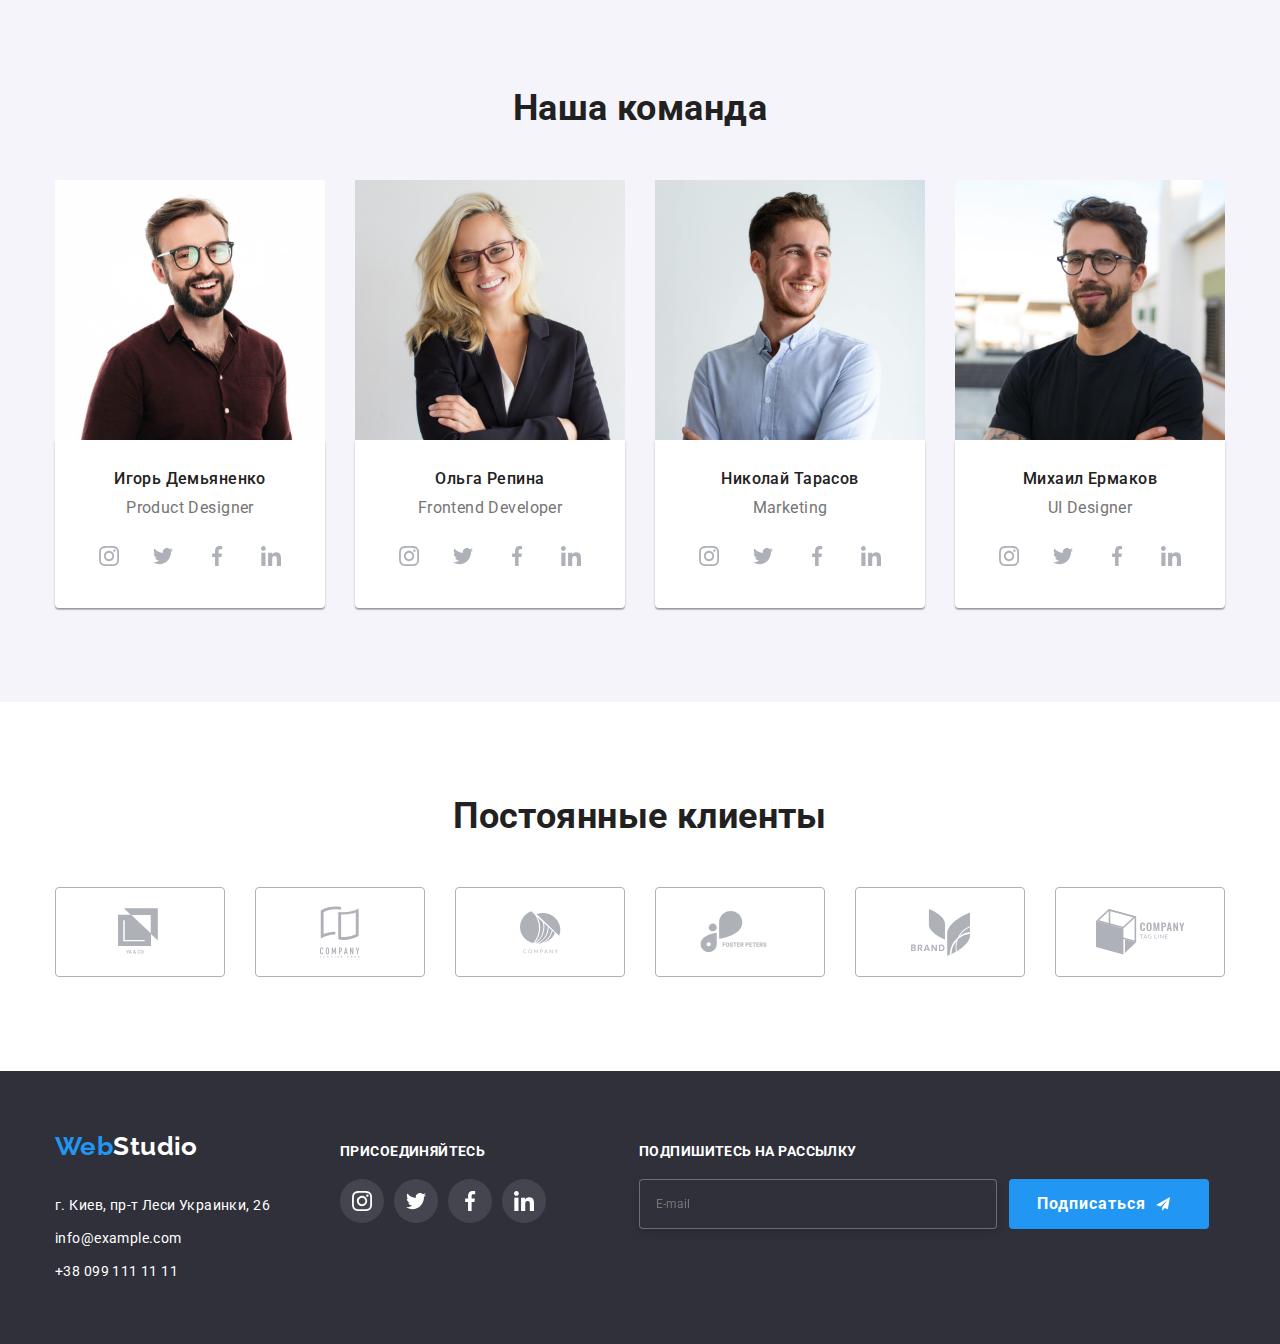
==== commit 05740575: "внесення правок в футер / making changes to the footer" ====
--- a/index.html
+++ b/index.html
@@ -288,11 +288,11 @@
           </div>
     
           <div class="third-container-footer">
-            <p>Подпишитесь на рассылку</p>
+            <p class="text">Подпишитесь на рассылку</p>
             <form class="footer-contact-form" method="post">
               <label class="footer-contact-form-label">
-                <input class="contact-form-input" type="email" name="use-email" placeholder="E-mail" /></label>
-              <button class="button tooter-contact-form-bt" type="submit">Подписаться<svg class="footer-icon-bt"><use href="./images/sprite.svg#icon-icon-send"></use></svg></button>
+              <input class="contact-form-input" type="email" name="use-email" placeholder="E-mail" required /></label>
+              <button class="button footer-contact-form-bt" type="submit">Подписаться<svg class="footer-icon-bt"><use href="./images/sprite.svg#icon-icon-send"></use></svg></button>
             </form>
           </div>
 
@@ -303,32 +303,31 @@
       <div class="form-wrapper">
         <button class="form-wrapper-close-btn" type=batton data-modal-close>
           <svg class="form-wrapper-btn-icon" width="11" height="11">
-            <use href="./images/sprite.svg#" ></use>
+            <use href="./images/sprite.svg#icon-Vector" ></use>
           </svg>
         </button>
         <h2 class="title">Оставьте свои данные, мы вам перезвоним</h2>
 
-        <form class="contact-form">
+        <form class="contact-form" action="#">
           <div>
             <label class="form-label label">Имя<span class="input-box"></span>
-              <input class="contact-form-input" type="text"name="use-name"></label></div>
+            <input class="contact-form-input" type="text"name="use-name" required></label></div>
 
           <div>
             <Label class="form-label label">Телефон<span class="input-box"></span>
-            <input class="contact-form-input" type="tel" name="use-phone"></Label></div>
+            <input class="contact-form-input" type="tel" name="use-phone" required></Label></div>
 
           <div>
             <label class="form-label label">Почта<span class="input-box"></span>
-              <input class="contact-form-input" type="email" name="use-message"></label></div>
+            <input class="contact-form-input" type="email" name="use-email"required></label></div>
+          
+          <div>           
+            <label class="form-label">Комментарий
+            <textarea class="contact-form-textarea"name="use-message" placeholder="Введите текст"></textarea></label></div>
+
           <div>
-          <label class="form-label">Комментарий
-          <textarea class="contact-form-textarea" placeholder="Введите текст"></textarea></label></div>
-
-          <div>
-            <input class="contact-form-check-policy" type="checkbox" name="policy" id="policy" value="accept-policy">
-
-          <label class="modal-form-check-label label" for="policy">
-           <input class="contact-form-check-policy check-box" type="checkbox" name="policy" id="policy" value="accept-policy"><span class="check-box"></span>Соглашаюсь с рассылкой и принимаю <a href="" target="_blank">Условия договора</a></label></div>
+            <label class="modal-form-check-label label" for="policy">
+            <input class="contact-form-check-policy check-box" type="checkbox" name="policy" id="policy" value="accept-policy"><span class="check-box"></span>Соглашаюсь с рассылкой и принимаю <a href="" target="_blank">Условия договора</a></label></div>
           
           <button class="button" type="submit" class="contact-forn-btn">Отправить</button>
         </form>
--- a/css/styles.css
+++ b/css/styles.css
@@ -230,6 +230,7 @@
 }
 
 .contact-form {
+  display: flex;
   flex-direction: column;
 }
 
@@ -911,11 +912,12 @@
   margin-right: 70px;
 }
 
-.secondary-container-footer {
-  margin-right: auto;
-}
-
-.secondary-container-footer .text {
+.secondary-container-footer { 
+  margin-right: 93px;
+}
+
+.secondary-container-footer .text,
+.third-container-footer .text {
   margin-top: 12px;
   margin-bottom: 20px;
 
@@ -948,23 +950,19 @@
   background-color: var(---secondary-link-color);
 }
 
-.third-container-footer {
-  margin-right: auto;
-}
-
-.third-container-footer p { 
+/* .third-container-footer p { 
   font-size: 14px;
   line-height: 1.143px;
   letter-spacing: 0.03em;
   text-transform: uppercase;
 
   padding-bottom: 20px;
-}
-
-.footer-contact-form {
+} */
+
+ .footer-contact-form {
   display: flex;
   flex-wrap: wrap;
-}
+} 
 
 /* .contact-form-input::placeholder {
   font-family: Roboto;
@@ -1006,9 +1004,9 @@
   width: 200px;
   height: 50px;
   padding-top: 10px;
-  padding-right: 29px;
+  padding-right: 28px;
   padding-bottom: 10px;
-  padding-left: 29px;
+  padding-left: 28px;
   border-radius: 4px;
 
   font-family: Roboto;
@@ -1026,3 +1024,4 @@
   padding-left: 10px;
 }
 
+
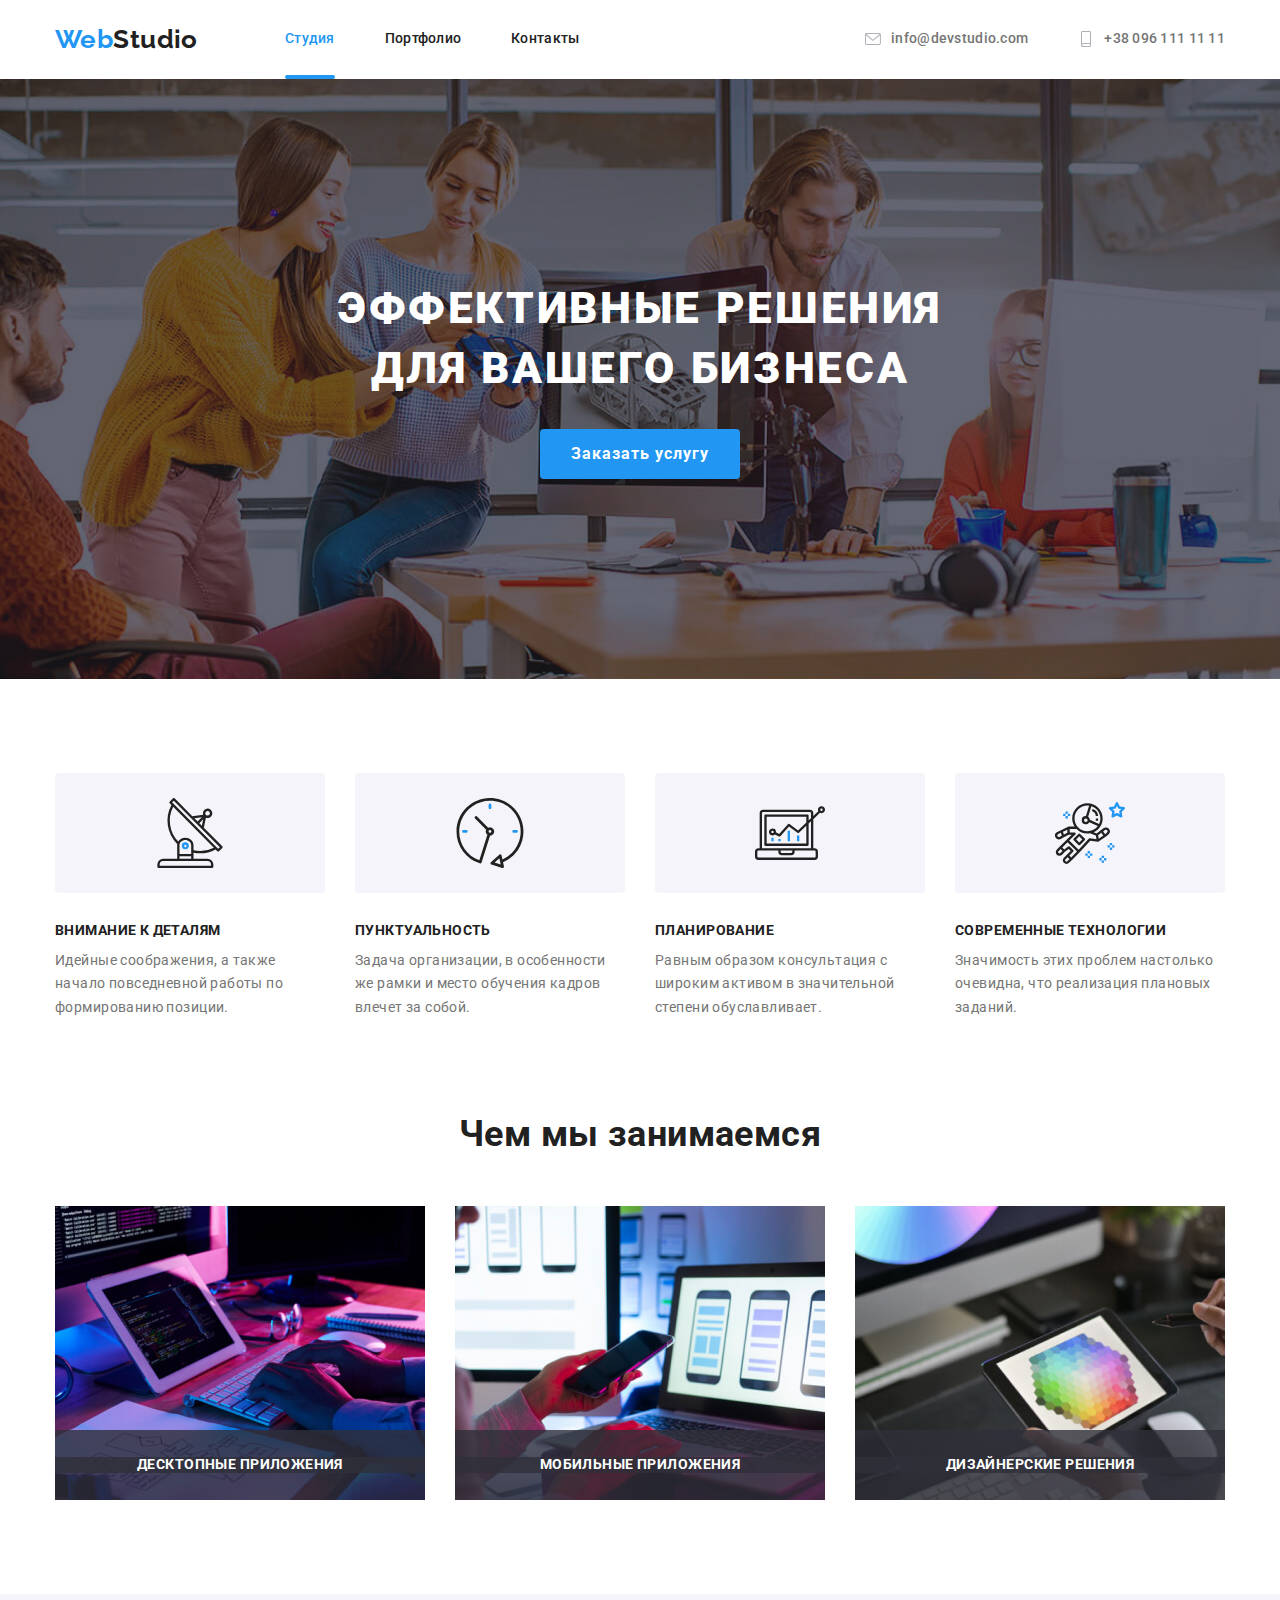
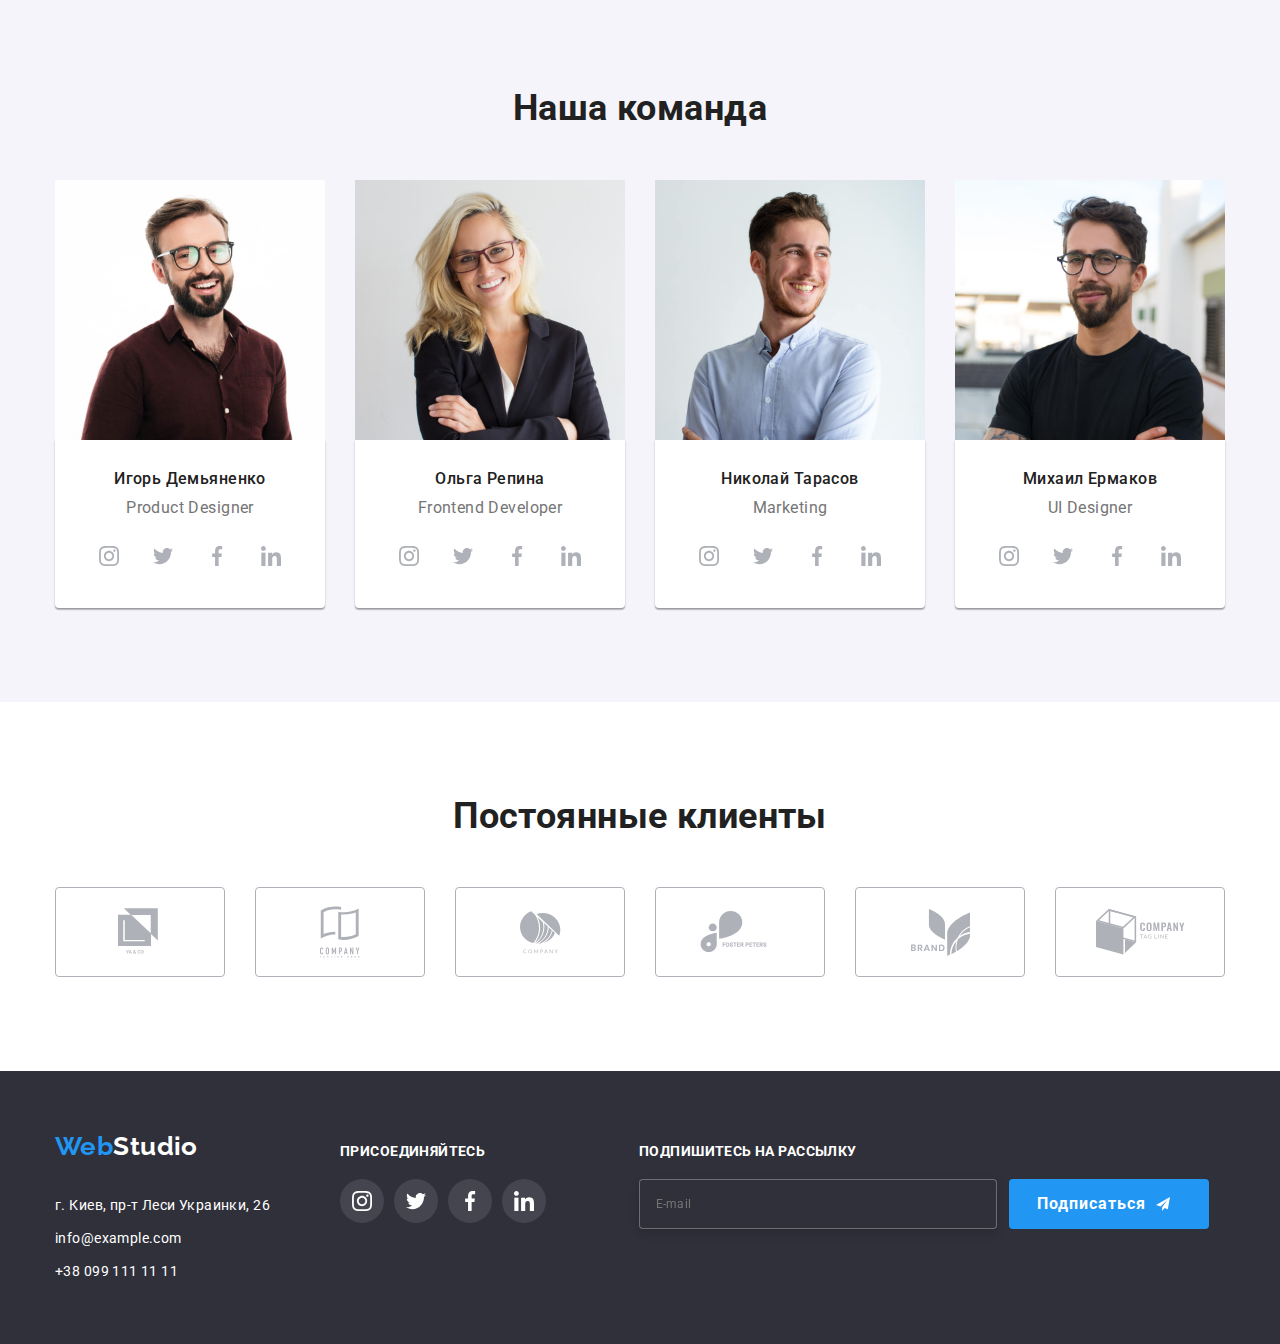
==== commit e5dda540: "майже перемога / almost a victory" ====
--- a/index.html
+++ b/index.html
@@ -309,25 +309,29 @@
         <h2 class="title">Оставьте свои данные, мы вам перезвоним</h2>
 
         <form class="contact-form" action="#">
-          <div>
-            <label class="form-label label">Имя<span class="input-box"></span>
-            <input class="contact-form-input" type="text"name="use-name" required></label></div>
-
-          <div>
-            <Label class="form-label label">Телефон<span class="input-box"></span>
-            <input class="contact-form-input" type="tel" name="use-phone" required></Label></div>
-
-          <div>
-            <label class="form-label label">Почта<span class="input-box"></span>
-            <input class="contact-form-input" type="email" name="use-email"required></label></div>
-          
+          <div class="contact-form-field">
+            <label class="contact-form-label label" for="use-name">Имя
+              <svg class="person-black input-boxi"><use href="./images/sprite.svg#icon-person-black"></use></svg></div></label>
+            <input class="contact-form-input" type="text"name="use-name" id="use-name" required placeholder=" ">
+
+          <div class="contact-form-field">
+            <Label class="form-label label" for="use-phone">Телефон
+              <svg class="email-black input-boxi"><use href="./images/sprite.svg#icon-phone-black"></use></svg></Label>
+            <input class="contact-form-input" type="tel" name="use-phone" id="use-phone" required placeholder=" "></div>
+
+          <div class="contact-form-field">
+            <label class="contact-form-label label" for="use-email">Почта
+              <svg class="email-black input-boxi"><use href="./images/sprite.svg#icon-email-black"></use></svg></label>
+            <input class="contact-form-input" type="email" name="use-email" id="use-email" required placeholder=" "></div>
+            
           <div>           
-            <label class="form-label">Комментарий
-            <textarea class="contact-form-textarea"name="use-message" placeholder="Введите текст"></textarea></label></div>
-
-          <div>
+            <label class="contact-form-label" for="use-message">Комментарий</label>
+            <textarea class="contact-form-textarea"name="use-message" id="use-message" placeholder="Введите текст"></textarea></div>
+
+          <div class="box-policy">
             <label class="modal-form-check-label label" for="policy">
-            <input class="contact-form-check-policy check-box" type="checkbox" name="policy" id="policy" value="accept-policy"><span class="check-box"></span>Соглашаюсь с рассылкой и принимаю <a href="" target="_blank">Условия договора</a></label></div>
+            <input class="contact-form-check-policy check-box" type="checkbox" name="policy" id="policy" value="accept-policy">
+            <span class=".check-box "></span>Соглашаюсь с рассылкой и принимаю <a href="" target="_blank">Условия договора</a></label></div>
           
           <button class="button" type="submit" class="contact-forn-btn">Отправить</button>
         </form>
--- a/css/styles.css
+++ b/css/styles.css
@@ -44,6 +44,7 @@
   --border-contact-form-input: rgba(33, 33, 33, 0.2);
   --footer-contact-form-shadow:  rgba(0, 0, 0, 0.15);
   --tooter-contact-form-input-border: rgba(255, 255, 255, 0.3);
+  --contact-form-textarea: color: rgba(117, 117, 117, 0.5);
 }
 
 html {
@@ -161,7 +162,7 @@
 }
 
 .form-wrapper .title {
-  font-family: Roboto;
+  font-family: Roboto, sans-serif;
   font-style: normal;
   font-weight: bold;
   font-size: 20px;
@@ -172,7 +173,7 @@
 }
 
 label {
-font-family: Roboto;
+font-family: Roboto, sans-serif;
 font-style: normal;
 font-weight: normal;
 font-size: 12px;
@@ -181,6 +182,51 @@
 
 color: var(--primaty-text-color);
 }
+
+.contact-form-field{
+  position: relative;
+}
+
+.input-boxi {
+  position: absolute;
+  width: 18px;
+  height: 18px;
+  top: 46%;
+  left: 10%;
+  transform: translateX(-180%);
+  transition: all 250ms cubic-bezier(0.4, 0, 0.2, 1);
+  background-color: var(--primary-background-color);
+}
+
+.contact-form-field .person-black:focus,
+.contact-form-field .person-black:hover{
+  fill: var(--backdrop-icon-color);
+}
+
+.contact-form-field .phone-black:focus
+.contact-form-field .phone-black:hover {
+  fill: var(--backdrop-icon-color);
+}
+
+.contact-form-field .email-black:focus
+.contact-form-field .email-black:hover {
+  fill: var(--backdrop-icon-color);
+}
+
+.contact-form-field .person-black:hover,
+.contact-form-field .person-black:focus,
+.contact-form-field .phone-black:hover,
+.contact-form-field .phone-black:focus,
+.contact-form-field .email-black:hover,
+.contact-form-field .email-black:focus {
+  fill: var(--secondary-link-color);
+}
+
+.contact-form-input:not(:placeholder-shown) + .contact-form-label .input-box:hover,
+.contact-form-input:not(:placeholder-shown) + .contact-form-label .input-box:focus {
+   fill: var(--secondary-link-color);
+}
+
 
 .contact-form-check-policy {
   /* position: absolute;
@@ -193,29 +239,32 @@
   overflow: hidden;  */
 
   appearance: none;
-  }
-
-/* .input-box {
+ }
+ .box-policy {
+   position: relative;
+ }
+
+ .check-box {
   position: absolute;
-  width: 1em;
-  height: 1em;
-  background-color: tomato;
-} */
-
-/* .label::before {
-  display: block;
-  contain: "";
-  width: 15px;
-  height: 15px;
-  outline: 1px solid var(--bg-button-color);
-  background-color: var(--primaty-text-color);
-} */
+  width: 16px;
+  height: 16px;
+  top: 0%;
+  left: 2%;
+  /* outline: none; */
+  transform: translateY(-50%);
+  background-color: #fff;
+ }
+
+.check-box:checked {
+  background-image: url(../images/icon-check.svg);;
+}
+
 
 .modal-form-check-label {
   display: flex;
   margin-left: 41px;
 
-  font-family: Roboto;
+  font-family: Roboto, sans-serif;
   font-style: normal;
   font-weight: normal;
   font-size: 14px;
@@ -235,7 +284,7 @@
 }
 
 .contact-form-input {
-  width: 448px;
+  width: 100%;
   height: 40px;
 
   border: 1px solid var(--border-contact-form-input);
@@ -250,31 +299,47 @@
   padding-left: 42px;
   margin-bottom: 10px;
   transition: all 250ms cubic-bezier(0.4, 0, 0.2, 1);
+
+  font-family: Roboto, sans-serif;
+  font-style: normal;
+  font-weight: normal;
+  font-size: 12px;
+  line-height: 1.667px;
+  letter-spacing: 0.01em;
+
 }
 
   .contact-form-textarea {
-  width: 448px;
+  width: 100%;
   height: 120px;
 
   border: 1px solid var(--border-contact-form-input);
   box-sizing: border-box;
   border-radius: 4px;
   background-color: transparent;
-  color: var(--primaty-text-color);
+  color: var(--contact-form-textarea);
 
   padding-top: 12px;
   padding-right: 16px;
   padding-bottom: 12px;
   padding-left: 16px;
-  margin-bottom: 10px;
+  margin-bottom: 20px;
   resize: none;
   transition: all 250ms cubic-bezier(0.4, 0, 0.2, 1);
+
+  font-family: Roboto, sans-serif;
+  font-style: normal;
+  font-weight: normal;
+  font-size: 12px;
+  line-height: 1.667px;
+  letter-spacing: 0.01em;
 }
 
 .contact-form-input:hover,
 .contact-form-input:focus,
 .contact-form-textarea:hover,
 .contact-form-textarea:focus {
+  outline: none;
   border: 1px solid var(--secondary-link-color);
 }
 
@@ -856,7 +921,7 @@
 }
 
 .gallery-work-text-container p {
-  font-family: Roboto;
+  font-family: Roboto, sans-serif;
   font-style: normal;
   font-weight: normal;
   font-size: 18px;
@@ -965,7 +1030,7 @@
 } 
 
 /* .contact-form-input::placeholder {
-  font-family: Roboto;
+  font-family: Roboto, sans-serif;
   font-style: normal;
   font-weight: normal;
   font-size: 16px;
@@ -1009,7 +1074,7 @@
   padding-left: 28px;
   border-radius: 4px;
 
-  font-family: Roboto;
+  font-family: Roboto, sans-serif;
   font-style: normal;
   font-weight: bold;
   font-size: 16px;
